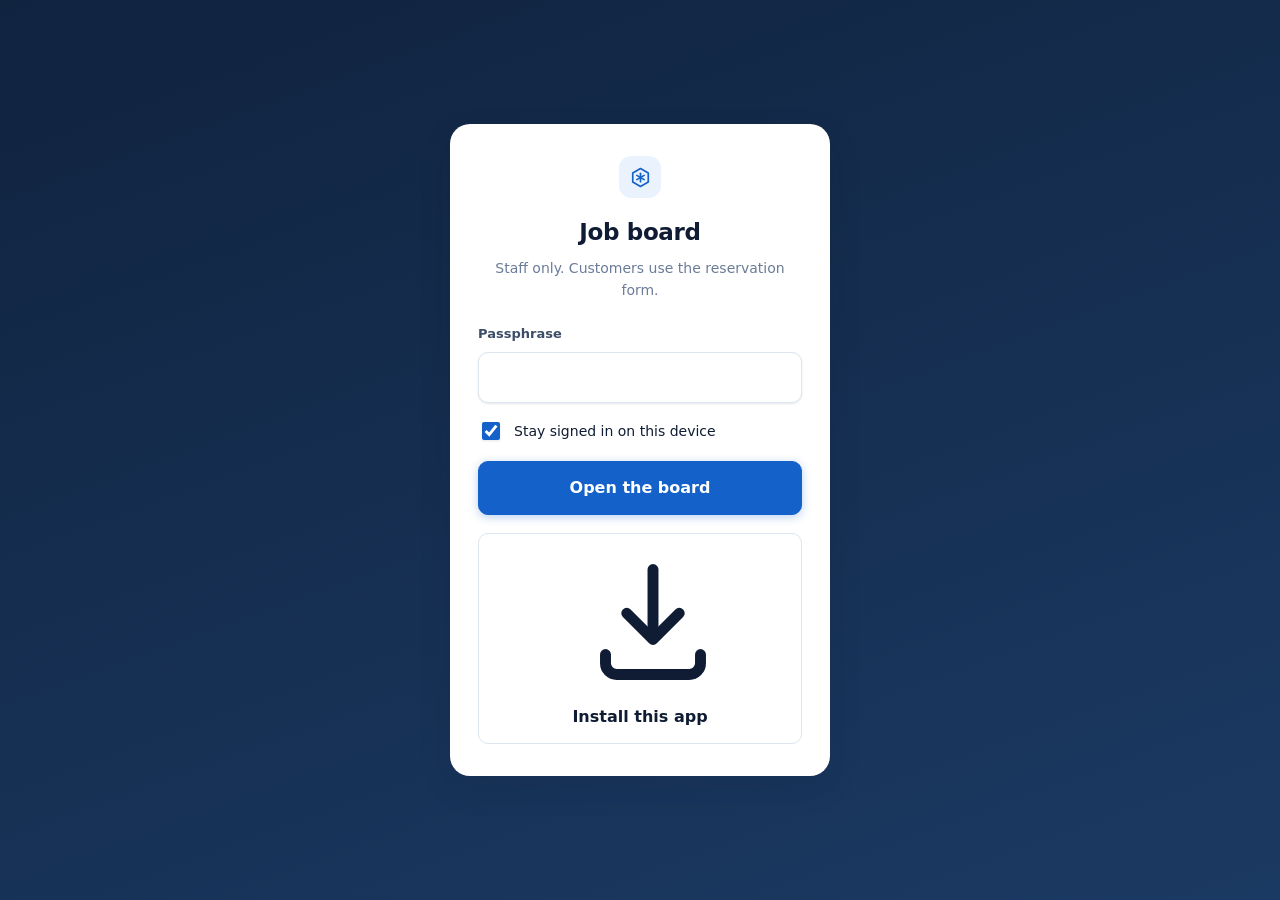
==== board/index.html @ 3f24fde6 "v1.7.0 — Split the two apps into their own install scopes The board could not be installed on Androi" ====
<!DOCTYPE html>
<html lang="en">
<head>
<meta charset="utf-8">
<meta name="viewport" content="width=device-width, initial-scale=1, viewport-fit=cover, interactive-widget=resizes-content">
<title>Job board</title>
<meta name="robots" content="noindex, nofollow">
<meta name="theme-color" content="#10233f">

<!-- Its own manifest, scoped to this folder. Sharing the customer app's
     scope is what made this uninstallable: Android allows one installed
     app per scope, so with both claiming /snow_removal/ the board was
     always "already installed" and never got an install prompt. -->
<link rel="manifest" href="manifest.webmanifest">
<meta name="apple-mobile-web-app-capable" content="yes">
<meta name="apple-mobile-web-app-title" content="Job Board">
<meta name="apple-mobile-web-app-status-bar-style" content="black-translucent">

<link rel="icon" href="../icons/icon-192.png">
<link rel="apple-touch-icon" href="../icons/apple-touch-icon.png">
<link rel="stylesheet" href="../styles.css">
</head>
<body class="adminBody">

<svg class="sprite" aria-hidden="true" focusable="false">
  <symbol id="i-flake" viewBox="0 0 24 24">
    <path d="M12 2.6 20.1 7.3v9.4L12 21.4 3.9 16.7V7.3Z"/>
    <path d="M12 7.6v8.8"/><path d="M8.2 9.8 15.8 14.2"/><path d="M15.8 9.8 8.2 14.2"/>
  </symbol>
  <symbol id="i-phone" viewBox="0 0 24 24">
    <path d="M8.1 3.6h-2A2.1 2.1 0 0 0 4 5.9C4 13.7 10.3 20 18.1 20a2.1 2.1 0 0 0 2.3-2.1v-2l-4.3-1.4-1.7 2.1a13.6 13.6 0 0 1-5-5l2.1-1.7Z"/>
  </symbol>
  <symbol id="i-msg" viewBox="0 0 24 24">
    <path d="M20.4 12.4a7.6 7.6 0 0 1-8.2 7.5L5.4 21l1.1-4.6a7.6 7.6 0 1 1 13.9-4Z"/>
  </symbol>
  <symbol id="i-pin" viewBox="0 0 24 24">
    <path d="M12 21s6.4-5.6 6.4-10.2a6.4 6.4 0 1 0-12.8 0C5.6 15.4 12 21 12 21Z"/>
    <circle cx="12" cy="10.6" r="2.3"/>
  </symbol>
  <symbol id="i-refresh" viewBox="0 0 24 24">
    <path d="M20 12a8 8 0 1 1-2.5-5.8"/>
    <path d="M20.4 4.4v4.2h-4.2"/>
  </symbol>
  <symbol id="i-install" viewBox="0 0 24 24">
    <path d="M12 3.6v10.8"/>
    <path d="m7.8 10.6 4.2 4.2 4.2-4.2"/>
    <path d="M4.4 17.2v1.4a1.8 1.8 0 0 0 1.8 1.8h11.6a1.8 1.8 0 0 0 1.8-1.8v-1.4"/>
  </symbol>
</svg>

<!-- ================================================ passphrase gate -->
<div class="gate" id="gate">
  <div class="gateCard">
    <span class="mark"><svg class="markIcon"><use href="#i-flake"></use></svg></span>
    <h1>Job board</h1>
    <p class="muted">Staff only. Customers use the reservation form.</p>

    <label class="field">
      <span>Passphrase</span>
      <input type="password" id="pass" autocomplete="current-password">
    </label>

    <label class="check">
      <input type="checkbox" id="remember" checked>
      <span>Stay signed in on this device</span>
    </label>

    <p class="err" id="gateErr" hidden></p>
    <button class="btn primary wide" id="gateBtn">Open the board</button>
    <button class="btn ghost wide" id="installBtn" data-install-always>
      <svg class="dl" aria-hidden="true"><use href="#i-install"></use></svg>
      Install this app
    </button>

    <!-- shown when config.js has no Apps Script URL yet -->
    <div class="setupNote" id="setupNote" hidden>
      <p><strong>Not connected to a Sheet yet.</strong></p>
      <p>The job board reads reservations out of a Google Sheet, and one
         hasn't been set up. Follow <code>apps_script/README_SETUP.md</code>,
         then paste the <code>/exec</code> URL into <code>config.js</code>.</p>
      <button class="btn ghost wide" id="demoBtn">Preview with sample data</button>
    </div>
  </div>
</div>

<!-- ================================================ board -->
<div class="board" id="board" hidden>

  <header class="adminBar">
    <div class="brand">
      <span class="mark"><svg class="markIcon"><use href="#i-flake"></use></svg></span>
      <div>
        <h1>Job board</h1>
        <p class="muted sm" id="counts"></p>
      </div>
    </div>
    <div class="topActions">
      <button class="iconBtn" id="refreshBtn" title="Refresh">
        <svg class="rf"><use href="#i-refresh"></use></svg>
      </button>
      <button class="callbtn" id="installBtnSm" hidden>Install</button>
      <button class="callbtn" id="signOut">Sign out</button>
    </div>
  </header>

  <p class="demoBanner" id="demoBanner" hidden>
    Sample data — not connected to a Sheet. Nothing here is real and nothing saves.
  </p>

  <div class="adminTools">
    <div class="chips" id="statusFilter"></div>
    <input type="search" id="search" placeholder="Search name, address, phone…">
  </div>

  <!-- the only scrolling region on the page -->
  <div class="boardScroll">
    <main class="jobs" id="jobs"></main>

    <p class="empty" id="empty" hidden></p>

    <p class="verLine always">
      <button id="appVersion" class="verBtn" title="Check for updates"></button>
    </p>
  </div>
</div>

<button class="updatePill" id="updatePill" hidden>Update available — tap to install</button>

<!-- Shown when the browser gives us no install prompt of our own; the
     wording is filled in per browser by wireInstall(). -->
<div class="iosHint" id="iosHint" hidden>
  <p><strong id="installHintTitle">Add to Home Screen</strong></p>
  <p id="installHintBody">Tap the Share button in Safari, then <em>Add to Home Screen</em>.</p>
  <pre class="installDiag" id="installDiag" hidden></pre>
  <button class="btn ghost sm" id="iosHintClose">Got it</button>
</div>

<script src="../config.js"></script>
<script src="../updater.js"></script>
<script src="admin.js"></script>
</body>
</html>
---- styles.css ----
/* ============================================================
   Light by default — it reads more trustworthy for a customer-
   facing booking form. Dark follows the system setting.
   ============================================================ */
:root {
  --bg:        #eef2f8;
  --surface:   #ffffff;
  --surface-2: #f5f8fc;
  --line:      #dde5f0;
  --line-soft: #e9eff7;
  --ink:       #0f1c33;
  --ink-2:     #3d4d68;
  --muted:     #6b7c98;
  --accent:    #1462c9;
  --accent-2:  #0e4ea6;
  --accent-ink:#ffffff;
  --accent-wash:#eaf2fe;
  --ok:        #0f9d6a;
  --err:       #c2323f;
  --err-wash:  #fdeef0;

  /* deep navy used by the sidebar, the estimate card, and the mobile bar */
  --rail-from: #10233f;
  --rail-to:   #1b3a63;
  --rail-ink:  #eaf1fb;
  --rail-mute: #9db3d2;
  --rail-line: rgba(255,255,255,.14);

  --r-sm: 10px;
  --r:    14px;
  --r-lg: 20px;
  --sh-1: 0 1px 2px rgba(15,28,51,.06), 0 1px 3px rgba(15,28,51,.05);
  --sh-2: 0 4px 12px rgba(15,28,51,.08), 0 1px 3px rgba(15,28,51,.05);
  --sh-3: 0 12px 32px rgba(15,28,51,.12);
  --ring: 0 0 0 3px rgba(20,98,201,.22);
}

@media (prefers-color-scheme: dark) {
  :root {
    --bg:        #080e1a;
    --surface:   #101a2c;
    --surface-2: #16233a;
    --line:      #253550;
    --line-soft: #1c2a42;
    --ink:       #eaf1fb;
    --ink-2:     #c3d1e6;
    --muted:     #8ea3c2;
    --accent:    #52a5ff;
    --accent-2:  #7bbcff;
    --accent-ink:#04121f;
    --accent-wash:#132741;
    --ok:        #3ddc97;
    --err:       #ff8d8d;
    --err-wash:  #2a1620;

    --rail-from: #0b1526;
    --rail-to:   #12233d;
    --sh-1: 0 1px 2px rgba(0,0,0,.4);
    --sh-2: 0 4px 14px rgba(0,0,0,.45);
    --sh-3: 0 14px 36px rgba(0,0,0,.5);
    --ring: 0 0 0 3px rgba(82,165,255,.3);
  }
}

* { box-sizing: border-box; }

/* Several elements below set display:flex/grid, which would otherwise
   win over the hidden attribute. */
[hidden] { display: none !important; }

/* ============================================================
   Page stability.

   Most people will use this in a browser, not installed, so the page
   has to behave like an app rather than a document: nothing rubber-
   bands, no white gap appears past the end of the content, and the
   view doesn't drift when a finger rests on it.

   The whole page is a fixed-height shell and exactly ONE element
   inside it scrolls. Nothing scrolls at the document level, so there
   is no second scroll for a browser to bounce.
   ============================================================ */

html, body {
  height: 100%;
  overflow: hidden;                /* the document never scrolls */
  overscroll-behavior: none;       /* no bounce, no pull-to-refresh */
  -webkit-tap-highlight-color: transparent;
  -webkit-text-size-adjust: 100%;  /* stop rotation from resizing text */
  text-size-adjust: 100%;
}

body {
  /* dvh follows the shrinking/growing browser toolbars on iOS and
     Android, so the layout doesn't jump as they slide away. vh is the
     fallback for anything that doesn't know dvh. */
  height: 100vh;
  height: 100dvh;
  display: flex;
  flex-direction: column;
  position: relative;
}

/* Long-press should never select text or raise the iOS callout menu.
   Re-enabled below for the things worth copying. */
body {
  -webkit-user-select: none;
  user-select: none;
  -webkit-touch-callout: none;
}
input, textarea, select, [contenteditable],
.summary .v, .addr, .details, .ref, .railContact a {
  -webkit-user-select: text;
  user-select: text;
  -webkit-touch-callout: default;
}

/* Kills the 300ms double-tap-to-zoom delay on anything tappable. */
button, a, select, input, textarea, label, .card, .chip {
  touch-action: manipulation;
}

/* Any scrolling region: contain the bounce so a flick that runs out of
   content can't hand the gesture up to the page. */
.scrollY {
  overflow-y: auto;
  overflow-x: hidden;
  overscroll-behavior: contain;
  -webkit-overflow-scrolling: touch;
  min-height: 0;                   /* lets a flex child actually shrink */
}

/* ---------------------------------------------------------- icons
   One monoline set, stroke-only, inheriting currentColor so a single
   `color` declaration restyles any icon anywhere.                    */
.sprite { display: none; }

svg[class] , .tick svg, .bigcheck svg {
  fill: none;
  stroke: currentColor;
  stroke-width: 1.75;
  stroke-linecap: round;
  stroke-linejoin: round;
  flex: none;
  overflow: visible;
}
.markIcon { width: 23px; height: 23px; }
.brand.lg .markIcon { width: 26px; height: 26px; }
.tick svg { width: 13px; height: 13px; stroke-width: 2.6; }
.bigcheck svg { width: 36px; height: 36px; stroke-width: 2.4; }

body {
  margin: 0;
  background: var(--bg);
  color: var(--ink);
  font: 400 16px/1.6 ui-sans-serif, system-ui, -apple-system, "Segoe UI",
        Roboto, "Helvetica Neue", sans-serif;
  -webkit-font-smoothing: antialiased;
}

h1, h2, h3 { margin: 0; letter-spacing: -.015em; }
p { margin: 0; }
.muted { color: var(--muted); }
.sm { font-size: 13px; }

/* ===================================================== compact top bar
   Mobile only. The sidebar replaces it on wide screens.               */
/* Header sits outside the scroller now, so it can't slide or be
   scrolled past — no sticky needed, and nothing to detach on iOS. */
.stickyTop { flex: none; z-index: 10; }

.topbar {
  display: flex;
  align-items: center;
  justify-content: space-between;
  gap: 12px;
  /* installed on iOS the page runs under the status bar, so pad for it */
  padding: calc(12px + env(safe-area-inset-top)) 16px 12px;
  background: linear-gradient(135deg, var(--rail-from), var(--rail-to));
  color: var(--rail-ink);
}
.topbar .muted { color: var(--rail-mute); }

.brand { display: flex; align-items: center; gap: 12px; }
.brand h1 { font-size: 16px; font-weight: 650; line-height: 1.25; }
.brand.lg { align-items: flex-start; }
.brand.lg h1 { font-size: 20px; font-weight: 700; line-height: 1.3; }
.brand.lg > div { padding-top: 2px; }
.mark {
  flex: none;
  width: 42px; height: 42px;
  display: grid; place-items: center;
  color: #cfe4ff;
  background: rgba(255,255,255,.1);
  border: 1px solid rgba(255,255,255,.18);
  border-radius: 12px;
}
.brand.lg .mark { width: 48px; height: 48px; }

.callbtn {
  flex: none;
  padding: 9px 16px;
  border-radius: 999px;
  background: rgba(255,255,255,.13);
  border: 1px solid rgba(255,255,255,.2);
  color: #fff;
  text-decoration: none;
  font-weight: 600;
  font-size: 14px;
}
.callbtn:hover { background: rgba(255,255,255,.2); }

.topActions { display: flex; align-items: center; gap: 8px; flex: none; }
#installBtnSm { font: inherit; font-size: 14px; font-weight: 600; cursor: pointer; }

/* ---------------------------------------------------------- PWA bits */
.iosHint {
  position: fixed; z-index: 40;
  left: 12px; right: 12px; bottom: calc(84px + env(safe-area-inset-bottom));
  max-width: 420px; margin: 0 auto;
  padding: 16px 18px;
  background: var(--surface);
  border: 1.5px solid var(--accent);
  border-radius: var(--r);
  box-shadow: var(--sh-3);
  animation: rise .25s ease;
}
.iosHint p { font-size: 14.5px; color: var(--ink-2); }
.iosHint p + p { margin-top: 4px; }
.iosHint strong { color: var(--ink); }

/* Install diagnostics. Only ever shown on the staff board, and only after
   the Install button has already failed to do anything. */
.installDiag {
  margin-top: 10px; padding: 8px 10px;
  max-height: 40vh; overflow: auto;
  background: var(--bg); border-radius: 8px;
  font-family: ui-monospace, "Cascadia Mono", Consolas, monospace;
  font-size: 11.5px; line-height: 1.5; color: var(--ink-2);
  white-space: pre-wrap; word-break: break-word;
  user-select: text;
}
.btn.sm { margin-top: 12px; padding: 8px 16px; font-size: 14px; }

.updatePill {
  position: fixed; z-index: 40;
  left: 50%; transform: translateX(-50%);
  bottom: calc(84px + env(safe-area-inset-bottom));
  padding: 11px 20px;
  border: none; border-radius: 999px;
  background: var(--rail-from); color: #fff;
  font: inherit; font-size: 14px; font-weight: 600;
  box-shadow: var(--sh-3);
  cursor: pointer;
  animation: rise .25s ease;
}
.updatePill:hover { background: var(--rail-to); }

/* ---------------------------------------------------------- version button */
.verLine { text-align: center; padding: 26px 0 4px; }
.verBtn {
  padding: 6px 12px;
  border: 1px solid transparent;
  border-radius: 999px;
  background: none;
  color: var(--muted);
  font: inherit; font-size: 12.5px;
  font-variant-numeric: tabular-nums;
  cursor: pointer;
  transition: color .16s, border-color .16s;
}
.verBtn:hover { color: var(--accent); border-color: var(--line); }

/* ---------------------------------------------------------- toast
   The whole update UI: tap the version, it updates, this says so. */
.toast {
  position: fixed; z-index: 60;
  left: 50%;
  bottom: calc(92px + env(safe-area-inset-bottom));
  transform: translateX(-50%);
  max-width: calc(100vw - 32px);
  padding: 11px 20px;
  border-radius: 999px;
  background: var(--rail-from);
  color: #fff;
  font-size: 14px; font-weight: 600;
  white-space: nowrap;
  box-shadow: var(--sh-3);
  pointer-events: none;
  animation: toastIn .22s ease;
}
.toast.out { animation: toastOut .3s ease both; }

@keyframes toastIn {
  from { opacity: 0; transform: translate(-50%, 10px); }
  to   { opacity: 1; transform: translate(-50%, 0); }
}
@keyframes toastOut {
  from { opacity: 1; transform: translate(-50%, 0); }
  to   { opacity: 0; transform: translate(-50%, 6px); }
}

/* progress hairline under the mobile bar */
.progress { display: flex; gap: 3px; background: var(--line); }
.progress i { flex: 1; height: 3px; background: var(--line);
              transition: background .25s ease; }
.progress i.on { background: var(--accent); }

/* ===================================================== shell */
/* .shell takes whatever height is left under the header and gives it to
   .content; .content splits it between the scroller and the nav bar. */
.shell { flex: 1; min-height: 0; display: flex; }

/* ===================================================== sidebar */
.rail { display: none; }

/* ===================================================== content */
.content {
  flex: 1;
  min-width: 0;
  min-height: 0;
  display: flex;
  flex-direction: column;
}

/* the one scrolling element on the form */
main {
  flex: 1;
  min-height: 0;
  overflow-y: auto;
  overflow-x: hidden;
  overscroll-behavior: contain;
  -webkit-overflow-scrolling: touch;
  padding: 24px 16px 8px;
  /* centred like the old max-width, but on the scroller itself so the
     scrollbar stays at the edge of the screen */
  scrollbar-gutter: stable;
}
main > * { max-width: 720px; margin-left: auto; margin-right: auto; }
.step[hidden] { display: none; }
.step { animation: rise .28s ease; }
@keyframes rise {
  from { opacity: 0; transform: translateY(8px); }
  to   { opacity: 1; transform: none; }
}

.eyebrow {
  font-size: 12px; font-weight: 700; letter-spacing: .1em;
  text-transform: uppercase; color: var(--accent);
  margin-bottom: 8px;
}
h2 { font-size: clamp(22px, 4.4vw, 30px); line-height: 1.25; }
.lede { color: var(--ink-2); margin-top: 8px; max-width: 52ch; }
h3 {
  font-size: 12.5px; font-weight: 700; letter-spacing: .08em;
  text-transform: uppercase; color: var(--muted);
  margin: 28px 0 10px;
}

/* ===================================================== cards */
.cards { display: grid; gap: 10px; margin-top: 20px; }
.cards.two { grid-template-columns: repeat(auto-fit, minmax(190px, 1fr)); }

.card {
  position: relative;
  display: flex; gap: 13px; align-items: flex-start;
  width: 100%; text-align: left;
  padding: 15px 46px 15px 16px;
  background: var(--surface);
  border: 1.5px solid var(--line);
  border-radius: var(--r);
  box-shadow: var(--sh-1);
  color: inherit; font: inherit;
  cursor: pointer;
  transition: border-color .16s, box-shadow .16s, transform .16s, background .16s;
}
.card:hover { border-color: var(--accent); box-shadow: var(--sh-2); transform: translateY(-1px); }
.card:focus-visible { outline: none; box-shadow: var(--ring); }
.card.sel { border-color: var(--accent); background: var(--accent-wash); box-shadow: var(--sh-2); }

.card .ico { width: 27px; height: 27px; margin-top: 1px; color: var(--accent); }
.card.sel .ico { color: var(--accent); }
.card .t { display: block; font-weight: 650; }
.card .d { display: block; font-size: 13.5px; color: var(--muted); margin-top: 3px; }
.card .p {
  position: absolute; right: 46px; top: 15px;
  font-size: 12.5px; font-weight: 600; color: var(--muted);
  white-space: nowrap;
}
.cards.two .card { padding-right: 42px; }
.cards.two .card .p { display: none; }

/* selection indicator */
.card .tick {
  position: absolute; right: 14px; top: 50%;
  transform: translateY(-50%);
  width: 22px; height: 22px;
  display: grid; place-items: center;
  border: 1.5px solid var(--line);
  border-radius: 50%;
  background: var(--surface);
  color: transparent;
  transition: background .16s, border-color .16s, color .16s;
}
.card[data-multi="1"] .tick { border-radius: 7px; }
.card.sel .tick { background: var(--accent); border-color: var(--accent); color: #fff; }

/* ===================================================== chips */
.chips { display: flex; flex-wrap: wrap; gap: 8px; }
.chip {
  padding: 9px 15px;
  border-radius: 999px;
  background: var(--surface);
  border: 1.5px solid var(--line);
  box-shadow: var(--sh-1);
  color: inherit; font: inherit; font-size: 14.5px;
  cursor: pointer;
  transition: border-color .16s, background .16s, color .16s;
}
.chip:hover { border-color: var(--accent); }
.chip:focus-visible { outline: none; box-shadow: var(--ring); }
.chip.sel {
  border-color: var(--accent); background: var(--accent);
  color: var(--accent-ink); font-weight: 600;
}

/* ===================================================== inputs */
.field { display: block; margin: 16px 0; }
.field > span { display: block; font-size: 13px; font-weight: 600;
                color: var(--ink-2); margin-bottom: 7px; }
.field > span i { color: var(--accent); font-style: normal; }

input, textarea {
  width: 100%;
  padding: 12px 14px;
  background: var(--surface);
  border: 1.5px solid var(--line);
  border-radius: var(--r-sm);
  box-shadow: var(--sh-1);
  color: var(--ink);
  font: inherit;
  transition: border-color .16s, box-shadow .16s;
}
input::placeholder, textarea::placeholder { color: var(--muted); opacity: .75; }
input:hover, textarea:hover { border-color: #c3d2e6; }
input:focus, textarea:focus { outline: none; border-color: var(--accent); box-shadow: var(--ring); }
textarea { resize: vertical; min-height: 90px; }
input[type="date"] { max-width: 240px; }

.grid2 { display: grid; gap: 0 14px; grid-template-columns: 1fr 1fr; }

.checks { display: grid; gap: 9px; }
.checks.two { grid-template-columns: repeat(auto-fit, minmax(230px, 1fr)); }
.check {
  display: flex; gap: 11px; align-items: center;
  padding: 10px 13px;
  border: 1.5px solid var(--line-soft);
  border-radius: var(--r-sm);
  background: var(--surface);
  font-size: 15px; cursor: pointer;
  transition: border-color .16s;
}
.check:hover { border-color: var(--accent); }
.check input { width: 18px; height: 18px; flex: none; accent-color: var(--accent); }
.check.big { margin-top: 18px; }

/* ===================================================== review */
.reviewGrid { display: grid; gap: 18px; margin-top: 22px; }

.summary {
  display: grid; gap: 1px;
  background: var(--line-soft);
  border: 1px solid var(--line);
  border-radius: var(--r);
  overflow: hidden;
  box-shadow: var(--sh-1);
}
.row { display: flex; gap: 16px; padding: 12px 16px; background: var(--surface); }
.row .k { color: var(--muted); font-size: 13.5px; min-width: 116px; flex: none; }
.row .v { flex: 1; }

.estimate {
  align-self: start;
  padding: 20px;
  border-radius: var(--r);
  background: linear-gradient(150deg, var(--rail-from), var(--rail-to));
  color: var(--rail-ink);
  box-shadow: var(--sh-3);
}
.estimate .lbl { font-size: 12px; font-weight: 700; letter-spacing: .09em;
                 text-transform: uppercase; color: var(--rail-mute); }
.estimate .big { display: block; font-size: 40px; font-weight: 750;
                 letter-spacing: -.03em; line-height: 1.1; margin-top: 6px; }
.estimate .per { font-size: 15px; font-weight: 500; color: var(--rail-mute); margin-left: 7px; }
.estimate .note { display: block; margin-top: 10px; font-size: 13.5px; color: var(--rail-mute); }

.fineprint { font-size: 13px; color: var(--muted); margin-top: 16px; max-width: 62ch; }

.err {
  margin-top: 16px; padding: 11px 14px;
  background: var(--err-wash);
  border: 1px solid var(--err);
  border-radius: var(--r-sm);
  color: var(--err); font-size: 14.5px;
}

/* ===================================================== done */
.done { text-align: center; padding: 40px 0 20px; }
.done .lede { margin: 10px auto 0; }
.bigcheck {
  width: 72px; height: 72px; margin: 0 auto 22px;
  display: grid; place-items: center;
  border-radius: 50%;
  background: var(--ok); color: #fff;
  box-shadow: 0 8px 24px rgba(15,157,106,.35);
  animation: pop .4s cubic-bezier(.2,1.4,.4,1);
}
@keyframes pop { from { transform: scale(.6); opacity: 0; } to { transform: none; opacity: 1; } }
.ref {
  display: inline-block; margin: 16px 0 24px; padding: 9px 16px;
  background: var(--surface); border: 1px solid var(--line);
  border-radius: 999px; font-size: 13.5px; color: var(--muted);
  font-variant-numeric: tabular-nums;
}

/* ===================================================== nav */
/* In the flex column rather than position:fixed. A fixed bar is what
   jumps around when a mobile keyboard opens or a toolbar slides away;
   as a flex item it is simply always the bottom of the shell. */
.navbar {
  flex: none;
  display: flex; align-items: center; gap: 12px;
  padding: 12px 16px calc(12px + env(safe-area-inset-bottom));
  background: var(--surface);
  border-top: 1px solid var(--line);
  box-shadow: 0 -4px 18px rgba(15,28,51,.07);
}
.navbar > .btn { flex: none; }
.runningTotal {
  flex: 1; text-align: center;
  font-size: 14px; font-weight: 600; color: var(--ink-2);
  font-variant-numeric: tabular-nums;
}

.btn {
  padding: 13px 24px;
  border-radius: var(--r-sm);
  border: 1.5px solid var(--line);
  background: var(--surface); color: var(--ink);
  font: inherit; font-weight: 650;
  cursor: pointer;
  transition: transform .14s, box-shadow .16s, background .16s, filter .16s;
}
.btn:focus-visible { outline: none; box-shadow: var(--ring); }
.btn.primary {
  background: var(--accent); color: var(--accent-ink);
  border-color: var(--accent);
  box-shadow: 0 2px 10px rgba(20,98,201,.3);
}
.btn.primary:hover { filter: brightness(1.06); transform: translateY(-1px);
                     box-shadow: 0 6px 18px rgba(20,98,201,.34); }
.btn.ghost:hover { background: var(--surface-2); }
.btn[disabled] { opacity: .6; cursor: progress; transform: none; filter: none; }

/* ============================================================
   DESKTOP — sidebar appears, form becomes a floating card,
   the fixed bottom bar becomes an inline footer.
   ============================================================ */
@media (min-width: 900px) {
  body { padding: 0; }
  .stickyTop { display: none; }

  .shell {
    display: grid;
    grid-template-columns: 340px minmax(0, 1fr);
    max-width: 1280px;
    width: 100%;
    margin: 0 auto;
    min-height: 0;             /* the body already caps the height */
  }

  /* ---------------------------------------------- sidebar */
  .rail {
    display: flex; flex-direction: column;
    gap: 34px;
    height: 100%;
    /* scrolls on its own only if a short window can't fit it */
    overflow-y: auto;
    overscroll-behavior: contain;
    padding: 36px 30px;
    background: linear-gradient(160deg, var(--rail-from) 0%, var(--rail-to) 100%);
    color: var(--rail-ink);
    overflow: hidden;
  }
  /* soft snow-glow in the corner */
  .rail::after {
    content: "";
    position: absolute; right: -90px; top: -90px;
    width: 260px; height: 260px; border-radius: 50%;
    background: radial-gradient(circle, rgba(120,180,255,.28), transparent 68%);
    pointer-events: none;
  }
  .rail > * { position: relative; z-index: 1; }
  .rail .muted { color: var(--rail-mute); }

  .tagline {
    margin-top: 18px;
    font-size: 15px; line-height: 1.55;
    color: var(--rail-mute);
  }

  /* ---------------------------------------------- stepper */
  .stepper { list-style: none; margin: 0; padding: 0; display: grid; gap: 2px; }
  .stepper li {
    display: flex; align-items: center; gap: 13px;
    padding: 9px 0;
    font-size: 14.5px; color: var(--rail-mute);
    transition: color .2s;
  }
  .stepper .n {
    flex: none;
    width: 27px; height: 27px;
    display: grid; place-items: center;
    border-radius: 50%;
    border: 1.5px solid var(--rail-line);
    font-size: 12.5px; font-weight: 650;
    transition: background .2s, border-color .2s, color .2s;
  }
  .stepper li.done { color: #cfe0f7; }
  .stepper li.done .n { background: rgba(255,255,255,.16); border-color: transparent; color: #fff; }
  .stepper li.now { color: #fff; font-weight: 650; }
  .stepper li.now .n {
    background: var(--accent); border-color: var(--accent); color: #fff;
    box-shadow: 0 0 0 4px rgba(20,98,201,.25);
  }

  /* ---------------------------------------------- rail bottom */
  .railBottom { display: grid; gap: 20px; margin-top: auto; }

  .railEstimate {
    padding: 15px 17px;
    border-radius: var(--r);
    background: rgba(255,255,255,.09);
    border: 1px solid var(--rail-line);
  }
  .railEstimate .lbl {
    display: block; font-size: 11.5px; font-weight: 700;
    letter-spacing: .09em; text-transform: uppercase; color: var(--rail-mute);
  }
  .railEstimate .amt {
    font-size: 27px; font-weight: 750; letter-spacing: -.02em;
    font-variant-numeric: tabular-nums;
  }
  .railEstimate .per { font-size: 14px; color: var(--rail-mute); margin-left: 4px; }

  .trust { list-style: none; margin: 0; padding: 0; display: grid; gap: 8px; }
  .trust li {
    display: flex; gap: 9px; align-items: flex-start;
    font-size: 13.5px; color: var(--rail-mute);
  }
  .trust li::before { content: "✓"; color: #7cc5a0; font-weight: 700; }

  .railInstall {
    display: flex; align-items: center; justify-content: center; gap: 9px;
    width: 100%;
    padding: 12px 16px;
    border: 1px solid var(--rail-line);
    border-radius: var(--r-sm);
    background: rgba(255,255,255,.09);
    color: #fff;
    font: inherit; font-size: 14.5px; font-weight: 600;
    cursor: pointer;
    transition: background .16s;
  }
  .railInstall:hover { background: rgba(255,255,255,.16); }
  .railInstall .dl { width: 18px; height: 18px; }

  .railContact { border-top: 1px solid var(--rail-line); padding-top: 18px; }
  .railContact .verBtn {
    margin: 8px 0 0 -12px;
    color: var(--rail-mute); opacity: .8;
  }
  .railContact .verBtn:hover { color: #fff; opacity: 1; border-color: var(--rail-line); }

  /* the sidebar carries the version on desktop — except on the job board,
     which has no sidebar at any width */
  .verLine:not(.always) { display: none; }

  .updatePill, .iosHint, .toast { bottom: 24px; }
  .railContact a {
    display: block; font-size: 19px; font-weight: 700;
    color: #fff; text-decoration: none; letter-spacing: -.01em;
  }
  .railContact a:hover { color: #bcd9ff; }
  .railContact p { margin-top: 4px; }

  /* ---------------------------------------------- form card */
  /* On desktop the whole column scrolls, card and buttons together —
     a card that scrolls inside a fixed frame feels stuck. */
  .content {
    min-height: 0;
    overflow-y: auto;
    overscroll-behavior: contain;
    padding: 40px 48px 48px;
    display: flex; flex-direction: column;
  }
  main {
    flex: none;
    overflow: visible;
    padding: 40px 44px;
    background: var(--surface);
    border: 1px solid var(--line);
    border-radius: var(--r-lg);
    box-shadow: var(--sh-2);
  }
  main > * { max-width: none; margin-left: 0; margin-right: 0; }
  .step { max-width: 660px; }

  .navbar {
    margin-top: 20px;
    padding: 0;
    background: none; border: none; box-shadow: none;
  }
  /* the sidebar already shows the estimate — don't say it twice */
  .runningTotal { display: none; }
  .navbar { justify-content: flex-end; }
  .navbar .btn.ghost { order: -1; margin-right: auto; }

  .done { padding-top: 60px; }
}

@media (min-width: 1180px) {
  .content { padding: 56px 72px; }
  main { padding: 48px 56px; }

  /* Only wide enough for the estimate to sit beside the summary here —
     any narrower and the summary column squeezes its values illegibly. */
  .reviewGrid { grid-template-columns: minmax(0, 1fr) 250px; align-items: start; gap: 24px; }
  .estimate { position: sticky; top: 56px; }
}

/* ============================================================
   ADMIN — admin.html only. Same tokens, different surface: a dense
   job board meant to be worked from a phone at 5 AM.
   ============================================================ */

/* ---------------------------------------------------------- gate */
.gate {
  flex: 1;
  min-height: 0;
  display: grid; place-items: center;
  padding: 24px;
  overflow-y: auto;                 /* only if a short screen needs it */
  overscroll-behavior: contain;
  background: linear-gradient(160deg, var(--rail-from), var(--rail-to));
}
.gateCard {
  width: 100%; max-width: 380px;
  padding: 32px 28px;
  background: var(--surface);
  border-radius: var(--r-lg);
  box-shadow: var(--sh-3);
  text-align: center;
}
.gateCard .mark {
  margin: 0 auto 16px;
  background: var(--accent-wash);
  border-color: var(--accent-wash);
  color: var(--accent);
}
.gateCard h1 { font-size: 23px; }
.gateCard .muted { font-size: 14px; margin-top: 6px; }
.gateCard .field { text-align: left; margin-top: 22px; }
.gateCard .check { border: none; padding: 0; font-size: 14px; }
.btn.wide { width: 100%; margin-top: 18px; }

.setupNote {
  margin-top: 22px; padding-top: 20px;
  border-top: 1px solid var(--line);
  text-align: left;
}
.setupNote p { font-size: 14px; color: var(--ink-2); }
.setupNote p + p { margin-top: 6px; }
.setupNote strong { color: var(--ink); }
.setupNote code {
  font-family: ui-monospace, SFMono-Regular, Menlo, Consolas, monospace;
  font-size: 12.5px;
  background: var(--surface-2);
  border: 1px solid var(--line);
  border-radius: 5px;
  padding: 1px 5px;
}

/* ---------------------------------------------------------- bar */
.board { flex: 1; min-height: 0; display: flex; flex-direction: column; }

.demoBanner {
  flex: none;
  padding: 10px 16px;
  background: #fdf3d8;
  color: #6b4c07;
  border-bottom: 1px solid #e8d49a;
  font-size: 13.5px; font-weight: 600;
  text-align: center;
}
@media (prefers-color-scheme: dark) {
  .demoBanner { background: #33280c; color: #f0d68d; border-bottom-color: #4d3d13; }
}

.adminBar {
  flex: none;
  display: flex; align-items: center; justify-content: space-between;
  gap: 12px;
  padding: calc(14px + env(safe-area-inset-top)) 16px 14px;
  background: linear-gradient(135deg, var(--rail-from), var(--rail-to));
  color: var(--rail-ink);
}
.adminBar h1 { font-size: 17px; }
.adminBar .muted { color: var(--rail-mute); }

.iconBtn {
  width: 38px; height: 38px;
  display: grid; place-items: center;
  border-radius: 10px;
  background: rgba(255,255,255,.13);
  border: 1px solid rgba(255,255,255,.2);
  color: #fff; cursor: pointer;
}
.iconBtn:hover { background: rgba(255,255,255,.22); }
.iconBtn .rf { width: 19px; height: 19px; }
.iconBtn.spin .rf { animation: spin .8s linear infinite; }
@keyframes spin { to { transform: rotate(360deg); } }

/* ---------------------------------------------------------- tools */
/* Outside the scroller, so filters and search are always reachable
   without sticky positioning. */
.adminTools {
  flex: none;
  display: grid; gap: 10px;
  padding: 14px 16px;
  background: var(--bg);
  border-bottom: 1px solid var(--line);
}

/* the one scrolling region on the board */
.boardScroll {
  flex: 1;
  min-height: 0;
  overflow-y: auto;
  overflow-x: hidden;
  overscroll-behavior: contain;
  -webkit-overflow-scrolling: touch;
  padding-bottom: env(safe-area-inset-bottom);
}
.adminTools .chips {
  overflow-x: auto;
  flex-wrap: nowrap;
  padding-bottom: 2px;
  /* contain-x stops a horizontal flick at the end of the filters from
     becoming a swipe-back gesture; the hidden scrollbar keeps the row
     from growing a grey bar on desktop. */
  overscroll-behavior-x: contain;
  scrollbar-width: none;
}
.adminTools .chips::-webkit-scrollbar { display: none; }
.adminTools .chip { white-space: nowrap; font-size: 13.5px; padding: 7px 13px; }
.adminTools input { padding: 10px 13px; }

/* ---------------------------------------------------------- jobs */
.jobs {
  display: grid; gap: 12px;
  padding: 16px;
  max-width: 1200px; margin: 0 auto;
}
@media (min-width: 760px)  { .jobs { grid-template-columns: repeat(2, 1fr); } }
@media (min-width: 1180px) { .jobs { grid-template-columns: repeat(3, 1fr); } }

.job {
  display: flex; flex-direction: column;
  padding: 16px;
  background: var(--surface);
  border: 1.5px solid var(--line);
  border-radius: var(--r);
  box-shadow: var(--sh-1);
}
.job.closed { opacity: .62; }
.job.saving { outline: 2px solid var(--accent); outline-offset: 2px; }

.jobTop { display: flex; gap: 12px; align-items: flex-start; justify-content: space-between; }
.job h2 { font-size: 17px; }
.addr { margin-top: 8px; font-size: 15px; color: var(--ink-2); }

.pill {
  flex: none;
  padding: 4px 11px; border-radius: 999px;
  font-size: 12px; font-weight: 700;
  background: var(--surface-2); color: var(--muted);
  border: 1px solid var(--line);
}
.pill.st-new       { background: var(--accent-wash); color: var(--accent); border-color: var(--accent); }
.pill.st-scheduled { background: #e7f7f0; color: #0b7a52; border-color: #9fdcc3; }
.pill.st-done      { background: var(--surface-2); color: var(--muted); }
.pill.st-declined  { background: var(--err-wash); color: var(--err); border-color: var(--err); }

@media (prefers-color-scheme: dark) {
  .pill.st-scheduled { background: #0f2e23; color: #5fd6a4; border-color: #1e5b44; }
}

.acts { display: flex; gap: 8px; margin: 14px 0 4px; }
.act {
  flex: 1;
  display: flex; align-items: center; justify-content: center; gap: 7px;
  padding: 9px 8px;
  border: 1.5px solid var(--line);
  border-radius: var(--r-sm);
  background: var(--surface-2);
  color: var(--ink); text-decoration: none;
  font-size: 14px; font-weight: 600;
}
.act:hover { border-color: var(--accent); color: var(--accent); }
.act svg { width: 17px; height: 17px; }

.details { display: grid; gap: 7px; margin-top: 14px; font-size: 14px; }
.details .d { display: flex; gap: 10px; align-items: baseline; }
.details .k { flex: none; width: 96px; color: var(--muted); font-size: 12.5px; }

.jobFoot {
  display: flex; gap: 8px; align-items: center;
  margin-top: 16px; padding-top: 14px;
  border-top: 1px solid var(--line-soft);
}
.statusSel {
  flex: none;
  padding: 9px 10px;
  border: 1.5px solid var(--line);
  border-radius: var(--r-sm);
  background: var(--surface); color: var(--ink);
  font: inherit; font-size: 14px; font-weight: 600;
}
.officeNotes { flex: 1; padding: 9px 11px; font-size: 14px; }
.saved { font-size: 12.5px; font-weight: 600; color: var(--ok); }

.empty {
  padding: 48px 24px; text-align: center;
  color: var(--muted); font-size: 15px;
}

/* ============================================================
   Device fit — old small phones through folded/unfolded foldables,
   tablets, and desktops.
   ============================================================ */

/* iOS zooms the whole page when a field smaller than 16px gets focus, and
   never zooms back out. Any field that could be tapped on a phone is 16px.
   Both conditions on purpose: pointer:coarse catches tablets and touch
   laptops, the width query catches a phone-sized window (and is testable). */
@media (pointer: coarse), (max-width: 899px) {
  input, textarea, select, .statusSel, .officeNotes { font-size: 16px; }
}

/* 320–360px: iPhone SE, older Androids, and a Z Fold's outer screen.
   Tighten padding rather than let anything overflow. */
@media (max-width: 380px) {
  main { padding-left: 12px; padding-right: 12px; }
  .topbar { padding-left: 12px; padding-right: 12px; gap: 8px; }
  .brand h1 { font-size: 15px; }
  .mark { width: 38px; height: 38px; }
  .markIcon { width: 20px; height: 20px; }
  .callbtn { padding: 8px 12px; font-size: 13px; }
  .navbar { padding-left: 12px; padding-right: 12px; gap: 8px; }
  .btn { padding: 12px 16px; }
  .card { padding: 13px 40px 13px 13px; }
  .grid2 { grid-template-columns: 1fr; }   /* two fields side by side is too tight */
  .jobs, .adminTools { padding-left: 12px; padding-right: 12px; }
  .acts { gap: 6px; }
  .act { font-size: 13px; padding: 9px 4px; }
  .details .k { width: 84px; }
}

/* Landscape phones and other short windows: trim vertical padding so the
   content area is still usable. */
@media (max-height: 520px) and (max-width: 899px) {
  main { padding-top: 14px; }
  h2 { font-size: 20px; }
  .cards { margin-top: 14px; }
  h3 { margin-top: 18px; }
  .topbar { padding-top: calc(8px + env(safe-area-inset-top)); padding-bottom: 8px; }
  .navbar { padding-top: 8px; padding-bottom: calc(8px + env(safe-area-inset-bottom)); }
}

/* Unfolded foldables and tablets sit between the phone and desktop
   layouts — give the form a comfortable measure instead of letting it
   run the full width. */
@media (min-width: 600px) and (max-width: 899px) {
  main { padding-left: 24px; padding-right: 24px; }
  .navbar { padding-left: 24px; padding-right: 24px; }
}

/* A foldable opening mid-session changes width without a reload; the
   layout is fluid so it reflows, but stop icons and cards from being
   stretched by the extra room. */
@media (min-width: 900px) {
  .shell { min-width: 0; }
}

/* honour reduced-motion preferences */
@media (prefers-reduced-motion: reduce) {
  *, *::before, *::after { animation: none !important; transition: none !important; }
}
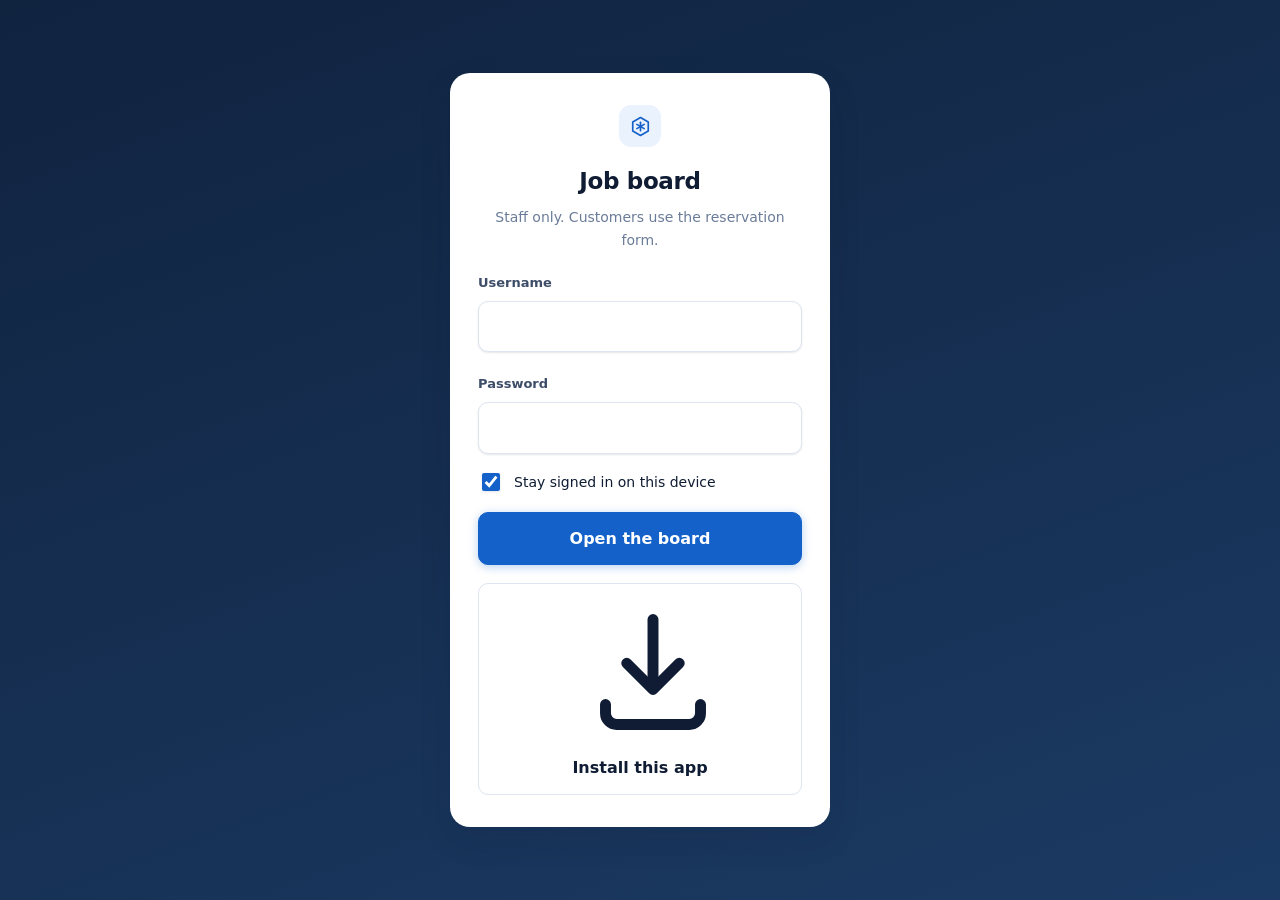
==== commit 65786815: "v1.9.0 — Admin accounts, and services editable from the board Accounts instead of one shared word. S" ====
--- a/board/index.html
+++ b/board/index.html
@@ -2,7 +2,7 @@
 <html lang="en">
 <head>
 <meta charset="utf-8">
-<meta name="viewport" content="width=device-width, initial-scale=1, viewport-fit=cover, interactive-widget=resizes-content">
+<meta name="viewport" content="width=device-width, initial-scale=1, maximum-scale=1, user-scalable=no, viewport-fit=cover, interactive-widget=resizes-content">
 <title>Job board</title>
 <meta name="robots" content="noindex, nofollow">
 <meta name="theme-color" content="#10233f">
@@ -48,7 +48,7 @@
   </symbol>
 </svg>
 
-<!-- ================================================ passphrase gate -->
+<!-- ================================================ sign-in gate -->
 <div class="gate" id="gate">
   <div class="gateCard">
     <span class="mark"><svg class="markIcon"><use href="#i-flake"></use></svg></span>
@@ -56,7 +56,13 @@
     <p class="muted">Staff only. Customers use the reservation form.</p>
 
     <label class="field">
-      <span>Passphrase</span>
+      <span>Username</span>
+      <input type="text" id="user" autocomplete="username"
+             autocapitalize="none" spellcheck="false">
+    </label>
+
+    <label class="field">
+      <span>Password</span>
       <input type="password" id="pass" autocomplete="current-password">
     </label>
 
@@ -92,12 +98,14 @@
       <div>
         <h1>Job board</h1>
         <p class="muted sm" id="counts"></p>
+        <p class="muted sm" id="whoami"></p>
       </div>
     </div>
     <div class="topActions">
       <button class="iconBtn" id="refreshBtn" title="Refresh">
         <svg class="rf"><use href="#i-refresh"></use></svg>
       </button>
+      <button class="callbtn" id="settingsBtn">Settings</button>
       <button class="callbtn" id="installBtnSm" hidden>Install</button>
       <button class="callbtn" id="signOut">Sign out</button>
     </div>
@@ -121,6 +129,164 @@
     <p class="verLine always">
       <button id="appVersion" class="verBtn" title="Check for updates"></button>
     </p>
+  </div>
+</div>
+
+<!-- ================================================ forced password change
+     Shown instead of the board for a brand-new account, or after a master
+     resets someone's password. The server refuses every other action
+     until this is done, so there's no way past it. -->
+<div class="gate" id="passwordChange" hidden>
+  <div class="gateCard">
+    <span class="mark"><svg class="markIcon"><use href="#i-flake"></use></svg></span>
+    <h1>Set a new password</h1>
+    <p class="muted">Signed in as <strong id="pwWho"></strong>. Pick something
+      only you know before you go any further.</p>
+
+    <label class="field">
+      <span>Current password</span>
+      <input type="password" id="pwCurrent" autocomplete="current-password">
+    </label>
+    <label class="field">
+      <span>New password — 10 characters or more</span>
+      <input type="password" id="pwNew" autocomplete="new-password">
+    </label>
+    <label class="field">
+      <span>New password again</span>
+      <input type="password" id="pwNew2" autocomplete="new-password">
+    </label>
+
+    <p class="err" id="pwErr" hidden></p>
+    <button class="btn primary wide" id="pwSave">Save password</button>
+    <button class="btn ghost wide" id="pwCancel">Sign out instead</button>
+  </div>
+</div>
+
+<!-- ================================================ admin center -->
+<div class="center" id="adminCenter" hidden>
+  <header class="centerBar">
+    <h2>Admin center</h2>
+    <button class="callbtn" id="centerClose">Done</button>
+  </header>
+
+  <div class="centerScroll">
+
+    <!-- ---------------------------------------------- customer alert -->
+    <section class="panel">
+      <h3>Customer alert</h3>
+      <p class="muted sm">Shows across the top of the reservation form until
+        it expires. Someone can dismiss it, and it comes back the next time
+        they open the app.</p>
+
+      <p class="liveAlert" id="liveAlert" hidden></p>
+
+      <label class="field">
+        <span>Message</span>
+        <textarea id="alertMsg" rows="3" maxlength="400"
+                  placeholder="Heavy snow tonight — we'll be out by 5 AM."></textarea>
+      </label>
+
+      <span class="fieldLabel">Tone</span>
+      <div class="chips" id="alertTone">
+        <button type="button" class="chip sel" data-tone="info">Info</button>
+        <button type="button" class="chip" data-tone="warning">Warning</button>
+        <button type="button" class="chip" data-tone="urgent">Urgent</button>
+      </div>
+
+      <span class="fieldLabel">Show until</span>
+      <div class="chips" id="alertUntil">
+        <button type="button" class="chip" data-hours="today">End of today</button>
+        <button type="button" class="chip sel" data-hours="24">24 hours</button>
+        <button type="button" class="chip" data-hours="72">3 days</button>
+        <button type="button" class="chip" data-hours="168">1 week</button>
+        <button type="button" class="chip" data-hours="custom">Custom</button>
+      </div>
+      <input type="datetime-local" id="alertCustom" class="dtField" hidden>
+      <p class="muted sm" id="alertUntilNote"></p>
+
+      <div class="panelActions">
+        <button class="btn primary" id="alertPublish">Publish alert</button>
+        <button class="btn ghost" id="alertClear">Take it down</button>
+      </div>
+      <p class="err" id="alertErr" hidden></p>
+    </section>
+
+    <!-- ---------------------------------------------- business info -->
+    <section class="panel">
+      <h3>Business info</h3>
+      <p class="muted sm">What the reservation form shows. Leave a field
+        empty to fall back to whatever <code>config.js</code> ships.</p>
+
+      <label class="field"><span>Business name</span>
+        <input type="text" id="setName"></label>
+      <label class="field"><span>Phone</span>
+        <input type="tel" id="setPhone"></label>
+      <label class="field"><span>Email</span>
+        <input type="email" id="setEmail"></label>
+      <label class="field"><span>Service area</span>
+        <input type="text" id="setArea"></label>
+      <label class="field"><span>Tagline</span>
+        <input type="text" id="setTagline"></label>
+      <label class="field"><span>Hours</span>
+        <input type="text" id="setHours"></label>
+      <label class="field"><span>Trust points — one per line</span>
+        <textarea id="setTrust" rows="3"></textarea></label>
+    </section>
+
+    <!-- ---------------------------------------------- services -->
+    <section class="panel">
+      <h3>Services &amp; prices</h3>
+      <p class="muted sm">Uncheck a service to take it off the reservation
+        form. Drag isn't needed — use the arrows to reorder. Names and
+        descriptions are yours to change; clearing one puts the shipped
+        wording back.</p>
+      <p class="muted sm warnNote">Prices change what customers are quoted.
+        Saving asks you to confirm.</p>
+
+      <div id="serviceRows"></div>
+
+      <h4>Driveway size multipliers</h4>
+      <div id="sizeFields"></div>
+
+      <label class="field narrow"><span>Season monthly factor</span>
+        <input type="number" id="setSeason" step="0.1" min="0"></label>
+    </section>
+
+    <!-- ---------------------------------------------- accounts -->
+    <section class="panel">
+      <h3>Admin accounts</h3>
+      <p class="muted sm">A plain admin gets the job board only — statuses
+        and office notes. Master accounts also get this page: prices,
+        alerts, and adding or removing people.</p>
+
+      <div class="acctList" id="acctList"></div>
+
+      <h4>Add someone</h4>
+      <label class="field narrow"><span>Username</span>
+        <input type="text" id="acctUser" autocapitalize="none"
+               spellcheck="false" placeholder="dispatch"></label>
+
+      <span class="fieldLabel">Role</span>
+      <div class="chips" id="acctRole">
+        <button type="button" class="chip sel" data-role="admin">Admin</button>
+        <button type="button" class="chip" data-role="master">Master</button>
+      </div>
+
+      <label class="field"><span>Temporary password — they must change it</span>
+        <input type="password" id="acctPass" autocomplete="new-password"></label>
+
+      <div class="panelActions">
+        <button class="btn ghost" id="acctGenerate">Suggest one</button>
+        <button class="btn primary" id="acctAdd">Add admin</button>
+      </div>
+      <p class="err" id="acctErr" hidden></p>
+    </section>
+
+    <div class="centerFoot">
+      <button class="btn primary wide" id="settingsSave">Save changes</button>
+      <button class="btn ghost wide" id="settingsReset">Reset everything to config.js</button>
+      <p class="err" id="settingsErr" hidden></p>
+    </div>
   </div>
 </div>
 
@@ -136,6 +302,7 @@
 </div>
 
 <script src="../config.js"></script>
+<script src="../settings.js"></script>
 <script src="../updater.js"></script>
 <script src="admin.js"></script>
 </body>
--- a/styles.css
+++ b/styles.css
@@ -18,6 +18,8 @@
   --ok:        #0f9d6a;
   --err:       #c2323f;
   --err-wash:  #fdeef0;
+  --warn:      #9a5b00;
+  --warn-wash: #fff4e0;
 
   /* deep navy used by the sidebar, the estimate card, and the mobile bar */
   --rail-from: #10233f;
@@ -52,6 +54,8 @@
     --ok:        #3ddc97;
     --err:       #ff8d8d;
     --err-wash:  #2a1620;
+    --warn:      #ffc46b;
+    --warn-wash: #2a2113;
 
     --rail-from: #0b1526;
     --rail-to:   #12233d;
@@ -88,6 +92,11 @@
   -webkit-tap-highlight-color: transparent;
   -webkit-text-size-adjust: 100%;  /* stop rotation from resizing text */
   text-size-adjust: 100%;
+
+  /* Panning yes, pinching no. The layout is already a fixed shell sized
+     to the viewport, so a pinch can only leave the page zoomed into a
+     corner with the header half off-screen and no obvious way back. */
+  touch-action: pan-x pan-y;
 }
 
 body {
@@ -1007,3 +1016,188 @@
 @media (prefers-reduced-motion: reduce) {
   *, *::before, *::after { animation: none !important; transition: none !important; }
 }
+
+/* ============================================================
+   Customer alert bar.
+
+   A flex child of the body, above the header, so it displaces the
+   layout instead of floating over it — nothing to scroll under and
+   nothing for a thumb to land on by mistake.
+   ============================================================ */
+.alertBar {
+  flex: none;
+  display: flex;
+  align-items: flex-start;
+  gap: 12px;
+  padding: calc(11px + env(safe-area-inset-top)) 16px 11px;
+  background: var(--accent-wash);
+  color: var(--ink);
+  border-bottom: 1px solid var(--line);
+  animation: rise .25s ease;
+}
+.alertBar p {
+  flex: 1;
+  font-size: 14.5px; line-height: 1.5; font-weight: 550;
+  -webkit-user-select: text; user-select: text;
+}
+.alertBar.warning { background: var(--warn-wash); border-bottom-color: var(--warn); }
+.alertBar.urgent  { background: var(--err-wash);  border-bottom-color: var(--err); }
+.alertBar.urgent p { color: var(--err); font-weight: 650; }
+
+.alertClose {
+  flex: none;
+  width: 30px; height: 30px;
+  margin: -3px -6px 0 0;
+  display: grid; place-items: center;
+  border: none; border-radius: 999px;
+  background: transparent; color: var(--muted);
+  font: inherit; font-size: 22px; line-height: 1;
+  cursor: pointer;
+}
+.alertClose:hover { background: rgba(125,125,125,.15); color: var(--ink); }
+
+/* The alert bar eats vertical space the topbar was padding for. */
+.alertBar + .stickyTop .topbar { padding-top: 12px; }
+
+/* ============================================================
+   Admin center — a full-screen sheet over the job board.
+   ============================================================ */
+.center {
+  position: fixed; inset: 0; z-index: 50;
+  display: flex; flex-direction: column;
+  background: var(--bg);
+  animation: rise .2s ease;
+}
+
+.centerBar {
+  flex: none;
+  display: flex; align-items: center; justify-content: space-between;
+  gap: 12px;
+  padding: calc(14px + env(safe-area-inset-top)) 16px 14px;
+  background: linear-gradient(135deg, var(--rail-from), var(--rail-to));
+  color: var(--rail-ink);
+}
+.centerBar h2 { font-size: 17px; font-weight: 650; }
+
+/* The only scrolling region in here, same rule as everywhere else. */
+.centerScroll {
+  flex: 1; min-height: 0;
+  overflow-y: auto; overflow-x: hidden;
+  overscroll-behavior: contain;
+  -webkit-overflow-scrolling: touch;
+  padding: 16px 16px calc(28px + env(safe-area-inset-bottom));
+}
+
+.panel {
+  max-width: 620px; margin: 0 auto 16px;
+  padding: 18px;
+  background: var(--surface);
+  border: 1px solid var(--line);
+  border-radius: var(--r);
+  box-shadow: var(--sh-1);
+}
+.panel h3 { font-size: 16px; font-weight: 650; }
+.panel h4 {
+  margin: 20px 0 0; font-size: 13px; font-weight: 650;
+  color: var(--ink-2); letter-spacing: .01em;
+}
+.panel > .muted { margin-top: 5px; }
+.panel .warnNote { color: var(--warn); font-weight: 600; }
+
+.fieldLabel {
+  display: block; margin: 16px 0 8px;
+  font-size: 13px; font-weight: 600; color: var(--ink-2);
+}
+
+.panel textarea,
+.panel .dtField {
+  width: 100%;
+  padding: 11px 13px;
+  font: inherit; font-size: 16px;
+  color: var(--ink);
+  background: var(--surface-2);
+  border: 1.5px solid var(--line);
+  border-radius: var(--r-sm);
+  resize: vertical;
+}
+.panel textarea:focus, .panel .dtField:focus {
+  outline: none; border-color: var(--accent); box-shadow: var(--ring);
+}
+.dtField { margin-top: 10px; }
+
+/* Prices sit two-up on anything wider than a phone. */
+.field.narrow { margin: 12px 0; }
+#priceFields, #sizeFields {
+  display: grid; gap: 0 14px;
+  grid-template-columns: repeat(auto-fit, minmax(210px, 1fr));
+}
+
+.liveAlert {
+  margin-top: 12px; padding: 11px 13px;
+  background: var(--accent-wash);
+  border-left: 3px solid var(--accent);
+  border-radius: 0 var(--r-sm) var(--r-sm) 0;
+  font-size: 14px; color: var(--ink-2);
+  -webkit-user-select: text; user-select: text;
+}
+
+.panelActions { display: flex; flex-wrap: wrap; gap: 10px; margin-top: 18px; }
+.panelActions .btn { margin-top: 0; }
+
+.centerFoot { max-width: 620px; margin: 0 auto; }
+.centerFoot .btn { margin-top: 10px; }
+
+/* ---------------------------------------------------------- accounts */
+.acctList { margin-top: 12px; }
+.acctRow {
+  display: flex; flex-wrap: wrap; align-items: center;
+  justify-content: space-between; gap: 8px 12px;
+  padding: 11px 0;
+  border-bottom: 1px solid var(--line-soft);
+}
+.acctRow:last-child { border-bottom: none; }
+.acctRow.off { opacity: .55; }
+.acctWho { display: flex; flex-direction: column; gap: 1px; min-width: 0; }
+.acctWho strong { font-size: 15px; }
+.acctActs { display: flex; flex-wrap: wrap; gap: 12px; }
+
+.linkBtn {
+  padding: 4px 2px;
+  border: none; background: none;
+  color: var(--accent);
+  font: inherit; font-size: 13.5px; font-weight: 600;
+  cursor: pointer;
+}
+.linkBtn:hover { text-decoration: underline; }
+.linkBtn.danger { color: var(--err); }
+.linkBtn:disabled { color: var(--muted); cursor: default; text-decoration: none; }
+
+/* ---------------------------------------------------- services editor */
+.svcRow {
+  padding: 14px 0;
+  border-bottom: 1px solid var(--line-soft);
+}
+.svcRow:last-child { border-bottom: none; }
+.svcRow.off .svcFields { opacity: .45; }
+
+.svcHead {
+  display: flex; align-items: center; justify-content: space-between; gap: 12px;
+}
+/* The whole head row is the checkbox label, so it shouldn't look like a card. */
+.svcHead .check {
+  flex: 1; min-width: 0;
+  padding: 0; border: none; background: none;
+}
+.svcHead .check:hover { border-color: transparent; }
+.svcName { font-size: 15px; font-weight: 650; }
+
+.svcMove { display: flex; gap: 4px; flex: none; }
+.svcMove .linkBtn { font-size: 17px; line-height: 1; padding: 4px 8px; }
+
+.svcFields {
+  display: grid; gap: 0 14px;
+  grid-template-columns: repeat(auto-fit, minmax(200px, 1fr));
+  margin-top: 2px;
+}
+.svcFields .field { grid-column: 1 / -1; }
+.svcFields .field.narrow { grid-column: auto; }
